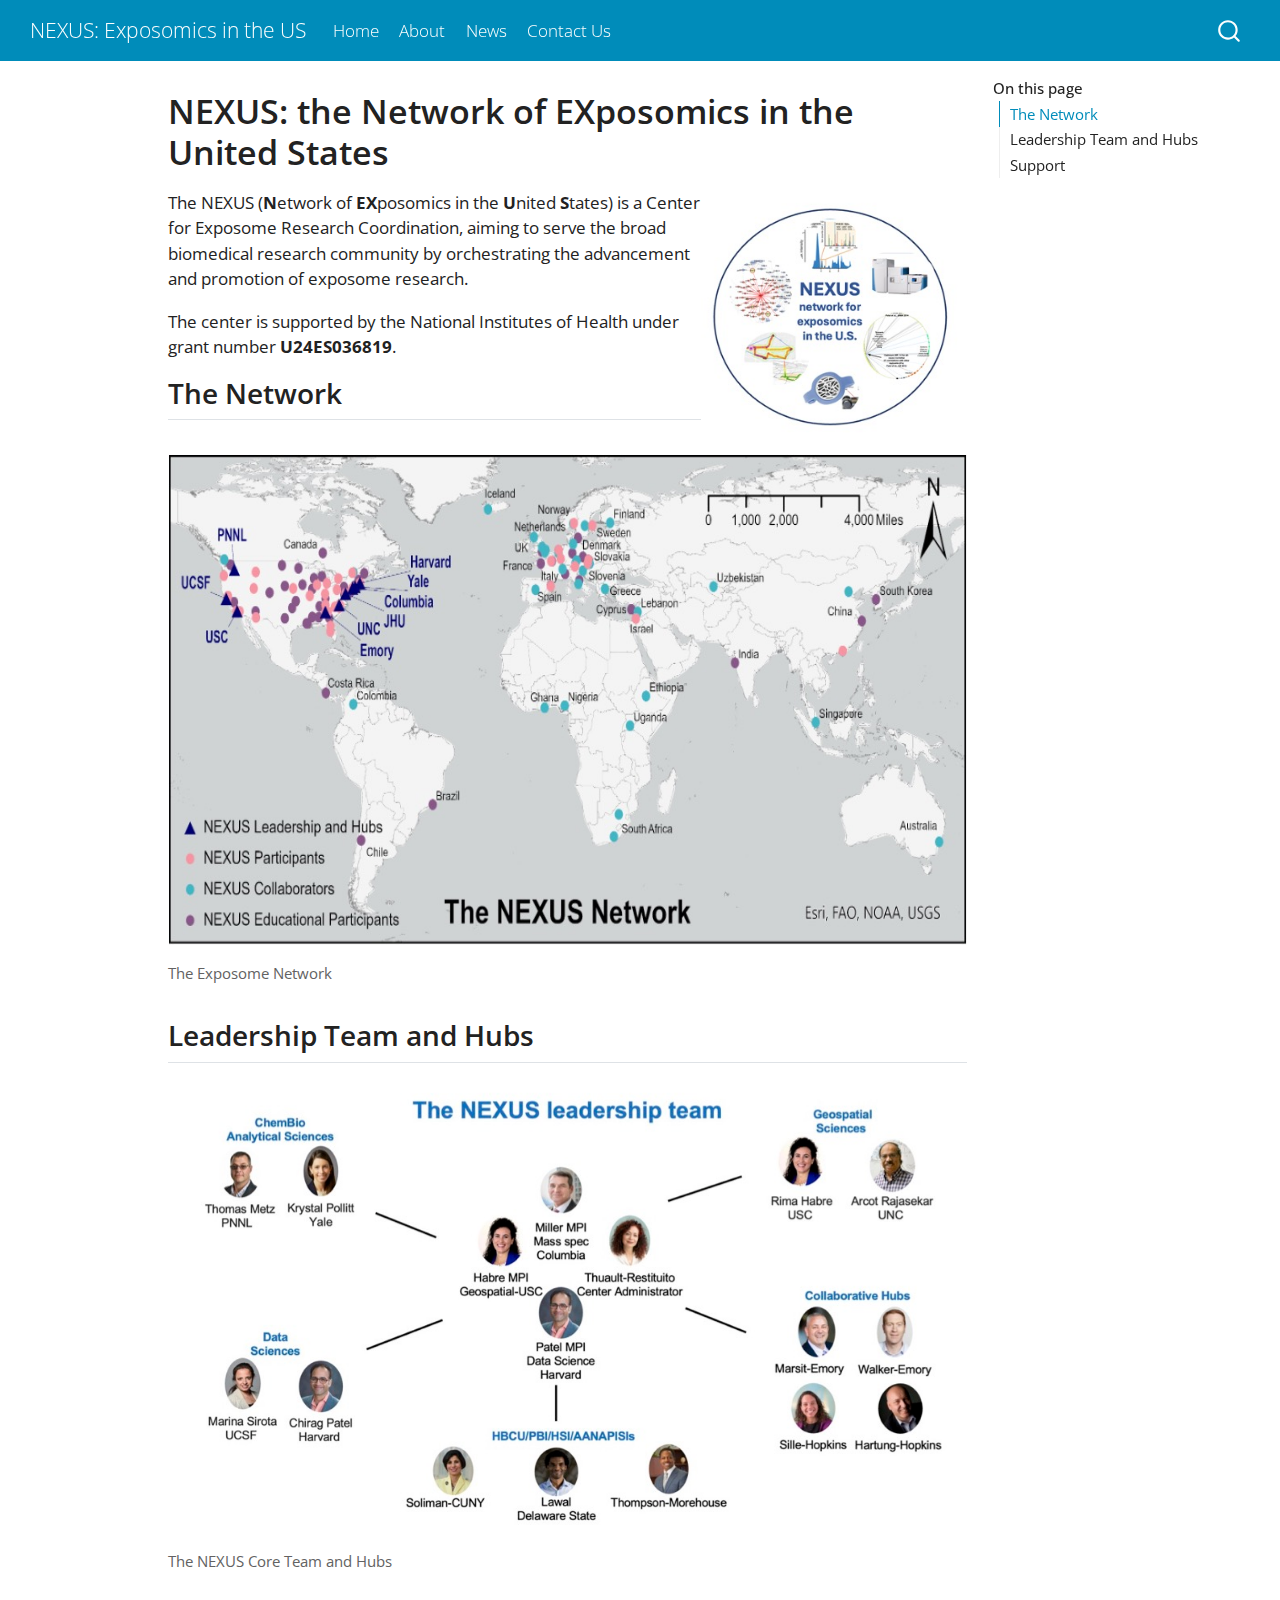
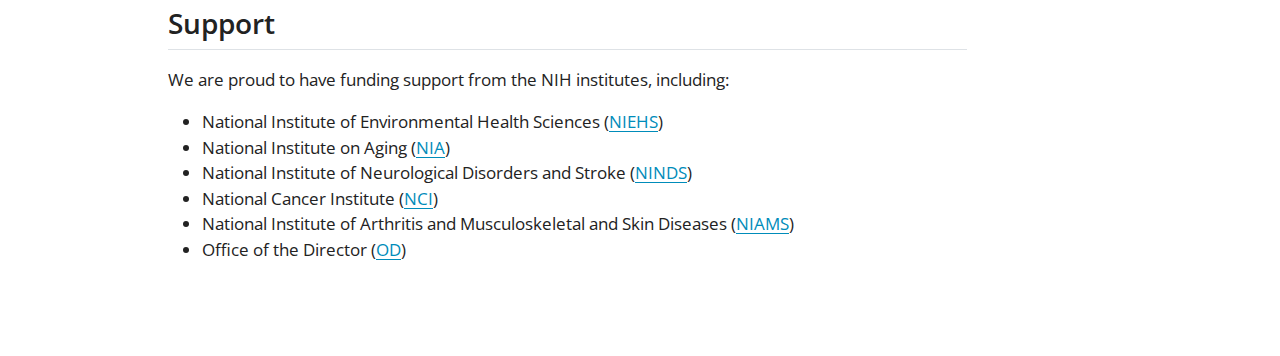
==== index.html @ 840f280f "Built site for gh-pages" ====
<!DOCTYPE html>
<html xmlns="http://www.w3.org/1999/xhtml" lang="en" xml:lang="en"><head>

<meta charset="utf-8">
<meta name="generator" content="quarto-1.4.550">

<meta name="viewport" content="width=device-width, initial-scale=1.0, user-scalable=yes">


<title>NEXUS: Exposomics in the US - NEXUS: the Network of EXposomics in the United States</title>
<style>
code{white-space: pre-wrap;}
span.smallcaps{font-variant: small-caps;}
div.columns{display: flex; gap: min(4vw, 1.5em);}
div.column{flex: auto; overflow-x: auto;}
div.hanging-indent{margin-left: 1.5em; text-indent: -1.5em;}
ul.task-list{list-style: none;}
ul.task-list li input[type="checkbox"] {
  width: 0.8em;
  margin: 0 0.8em 0.2em -1em; /* quarto-specific, see https://github.com/quarto-dev/quarto-cli/issues/4556 */ 
  vertical-align: middle;
}
</style>


<script src="site_libs/quarto-nav/quarto-nav.js"></script>
<script src="site_libs/quarto-nav/headroom.min.js"></script>
<script src="site_libs/clipboard/clipboard.min.js"></script>
<script src="site_libs/quarto-search/autocomplete.umd.js"></script>
<script src="site_libs/quarto-search/fuse.min.js"></script>
<script src="site_libs/quarto-search/quarto-search.js"></script>
<meta name="quarto:offset" content="./">
<script src="site_libs/quarto-html/quarto.js"></script>
<script src="site_libs/quarto-html/popper.min.js"></script>
<script src="site_libs/quarto-html/tippy.umd.min.js"></script>
<script src="site_libs/quarto-html/anchor.min.js"></script>
<link href="site_libs/quarto-html/tippy.css" rel="stylesheet">
<link href="site_libs/quarto-html/quarto-syntax-highlighting.css" rel="stylesheet" id="quarto-text-highlighting-styles">
<script src="site_libs/bootstrap/bootstrap.min.js"></script>
<link href="site_libs/bootstrap/bootstrap-icons.css" rel="stylesheet">
<link href="site_libs/bootstrap/bootstrap.min.css" rel="stylesheet" id="quarto-bootstrap" data-mode="light">
<script id="quarto-search-options" type="application/json">{
  "location": "navbar",
  "copy-button": false,
  "collapse-after": 3,
  "panel-placement": "end",
  "type": "overlay",
  "limit": 50,
  "keyboard-shortcut": [
    "f",
    "/",
    "s"
  ],
  "show-item-context": false,
  "language": {
    "search-no-results-text": "No results",
    "search-matching-documents-text": "matching documents",
    "search-copy-link-title": "Copy link to search",
    "search-hide-matches-text": "Hide additional matches",
    "search-more-match-text": "more match in this document",
    "search-more-matches-text": "more matches in this document",
    "search-clear-button-title": "Clear",
    "search-text-placeholder": "",
    "search-detached-cancel-button-title": "Cancel",
    "search-submit-button-title": "Submit",
    "search-label": "Search"
  }
}</script>
<script async="" src="https://www.googletagmanager.com/gtag/js?id=G-L4BSY2WT02"></script>

<script type="text/javascript">

window.dataLayer = window.dataLayer || [];
function gtag(){dataLayer.push(arguments);}
gtag('js', new Date());
gtag('config', 'G-L4BSY2WT02', { 'anonymize_ip': true});
</script>


<link rel="stylesheet" href="styles.css">
</head>

<body class="nav-fixed">

<div id="quarto-search-results"></div>
  <header id="quarto-header" class="headroom fixed-top">
    <nav class="navbar navbar-expand-lg " data-bs-theme="dark">
      <div class="navbar-container container-fluid">
      <div class="navbar-brand-container mx-auto">
    <a class="navbar-brand" href="./index.html">
    <span class="navbar-title">NEXUS: Exposomics in the US</span>
    </a>
  </div>
            <div id="quarto-search" class="" title="Search"></div>
          <button class="navbar-toggler" type="button" data-bs-toggle="collapse" data-bs-target="#navbarCollapse" aria-controls="navbarCollapse" aria-expanded="false" aria-label="Toggle navigation" onclick="if (window.quartoToggleHeadroom) { window.quartoToggleHeadroom(); }">
  <span class="navbar-toggler-icon"></span>
</button>
          <div class="collapse navbar-collapse" id="navbarCollapse">
            <ul class="navbar-nav navbar-nav-scroll me-auto">
  <li class="nav-item">
    <a class="nav-link active" href="./index.html" aria-current="page"> 
<span class="menu-text">Home</span></a>
  </li>  
  <li class="nav-item">
    <a class="nav-link" href="./about.html"> 
<span class="menu-text">About</span></a>
  </li>  
  <li class="nav-item">
    <a class="nav-link" href="./news.html"> 
<span class="menu-text">News</span></a>
  </li>  
  <li class="nav-item">
    <a class="nav-link" href="./contact.html"> 
<span class="menu-text">Contact Us</span></a>
  </li>  
</ul>
          </div> <!-- /navcollapse -->
          <div class="quarto-navbar-tools">
</div>
      </div> <!-- /container-fluid -->
    </nav>
</header>
<!-- content -->
<div id="quarto-content" class="quarto-container page-columns page-rows-contents page-layout-article page-navbar">
<!-- sidebar -->
<!-- margin-sidebar -->
    <div id="quarto-margin-sidebar" class="sidebar margin-sidebar">
        <nav id="TOC" role="doc-toc" class="toc-active">
    <h2 id="toc-title">On this page</h2>
   
  <ul>
  <li><a href="#the-network" id="toc-the-network" class="nav-link active" data-scroll-target="#the-network">The Network</a></li>
  <li><a href="#leadership-team-and-hubs" id="toc-leadership-team-and-hubs" class="nav-link" data-scroll-target="#leadership-team-and-hubs">Leadership Team and Hubs</a></li>
  <li><a href="#support" id="toc-support" class="nav-link" data-scroll-target="#support">Support</a></li>
  </ul>
</nav>
    </div>
<!-- main -->
<main class="content" id="quarto-document-content">

<header id="title-block-header" class="quarto-title-block default">
<div class="quarto-title">
<h1 class="title">NEXUS: the Network of EXposomics in the United States</h1>
</div>



<div class="quarto-title-meta">

    
  
    
  </div>
  


</header>


<div class="quarto-figure quarto-figure-center">
<figure class="figure">
<p><img src="images/nexusround.jpg" class="img-fluid quarto-figure quarto-figure-center figure-img" style="float: right;" alt="" width="266"></p>
</figure>
</div>
<p>The NEXUS (<strong>N</strong>etwork of <strong>EX</strong>posomics in the <strong>U</strong>nited <strong>S</strong>tates) is a Center for Exposome Research Coordination, aiming to serve the broad biomedical research community by orchestrating the advancement and promotion of exposome research.</p>
<p>The center is supported by the National Institutes of Health under grant number <strong>U24ES036819</strong>.</p>
<section id="the-network" class="level2">
<h2 class="anchored" data-anchor-id="the-network">The Network</h2>
<div class="quarto-figure quarto-figure-center">
<figure class="figure">
<p><img src="images/network.jpg" class="img-fluid quarto-figure quarto-figure-center figure-img" alt="Network"></p>
<figcaption>The Exposome Network</figcaption>
</figure>
</div>
</section>
<section id="leadership-team-and-hubs" class="level2">
<h2 class="anchored" data-anchor-id="leadership-team-and-hubs">Leadership Team and Hubs</h2>
<div class="quarto-figure quarto-figure-center">
<figure class="figure">
<p><img src="images/team.jpg" class="img-fluid quarto-figure quarto-figure-center figure-img" alt="Core team"></p>
<figcaption>The NEXUS Core Team and Hubs</figcaption>
</figure>
</div>
</section>
<section id="support" class="level2">
<h2 class="anchored" data-anchor-id="support">Support</h2>
<p>We are proud to have funding support from the NIH institutes, including:</p>
<ul>
<li>National Institute of Environmental Health Sciences (<a href="https://www.niehs.nih.gov/">NIEHS</a>)</li>
<li>National Institute on Aging (<a href="https://www.nia.nih.gov/">NIA</a>)</li>
<li>National Institute of Neurological Disorders and Stroke (<a href="https://www.ninds.nih.gov/">NINDS</a>)</li>
<li>National Cancer Institute (<a href="https://www.cancer.gov/">NCI</a>)</li>
<li>National Institute of Arthritis and Musculoskeletal and Skin Diseases (<a href="https://www.niams.nih.gov/">NIAMS</a>)</li>
<li>Office of the Director (<a href="https://www.nih.gov/institutes-nih/nih-office-director" title="Office of the Director">OD</a>)</li>
</ul>


</section>

</main> <!-- /main -->
<script id="quarto-html-after-body" type="application/javascript">
window.document.addEventListener("DOMContentLoaded", function (event) {
  const toggleBodyColorMode = (bsSheetEl) => {
    const mode = bsSheetEl.getAttribute("data-mode");
    const bodyEl = window.document.querySelector("body");
    if (mode === "dark") {
      bodyEl.classList.add("quarto-dark");
      bodyEl.classList.remove("quarto-light");
    } else {
      bodyEl.classList.add("quarto-light");
      bodyEl.classList.remove("quarto-dark");
    }
  }
  const toggleBodyColorPrimary = () => {
    const bsSheetEl = window.document.querySelector("link#quarto-bootstrap");
    if (bsSheetEl) {
      toggleBodyColorMode(bsSheetEl);
    }
  }
  toggleBodyColorPrimary();  
  const icon = "";
  const anchorJS = new window.AnchorJS();
  anchorJS.options = {
    placement: 'right',
    icon: icon
  };
  anchorJS.add('.anchored');
  const isCodeAnnotation = (el) => {
    for (const clz of el.classList) {
      if (clz.startsWith('code-annotation-')) {                     
        return true;
      }
    }
    return false;
  }
  const clipboard = new window.ClipboardJS('.code-copy-button', {
    text: function(trigger) {
      const codeEl = trigger.previousElementSibling.cloneNode(true);
      for (const childEl of codeEl.children) {
        if (isCodeAnnotation(childEl)) {
          childEl.remove();
        }
      }
      return codeEl.innerText;
    }
  });
  clipboard.on('success', function(e) {
    // button target
    const button = e.trigger;
    // don't keep focus
    button.blur();
    // flash "checked"
    button.classList.add('code-copy-button-checked');
    var currentTitle = button.getAttribute("title");
    button.setAttribute("title", "Copied!");
    let tooltip;
    if (window.bootstrap) {
      button.setAttribute("data-bs-toggle", "tooltip");
      button.setAttribute("data-bs-placement", "left");
      button.setAttribute("data-bs-title", "Copied!");
      tooltip = new bootstrap.Tooltip(button, 
        { trigger: "manual", 
          customClass: "code-copy-button-tooltip",
          offset: [0, -8]});
      tooltip.show();    
    }
    setTimeout(function() {
      if (tooltip) {
        tooltip.hide();
        button.removeAttribute("data-bs-title");
        button.removeAttribute("data-bs-toggle");
        button.removeAttribute("data-bs-placement");
      }
      button.setAttribute("title", currentTitle);
      button.classList.remove('code-copy-button-checked');
    }, 1000);
    // clear code selection
    e.clearSelection();
  });
  function tippyHover(el, contentFn, onTriggerFn, onUntriggerFn) {
    const config = {
      allowHTML: true,
      maxWidth: 500,
      delay: 100,
      arrow: false,
      appendTo: function(el) {
          return el.parentElement;
      },
      interactive: true,
      interactiveBorder: 10,
      theme: 'quarto',
      placement: 'bottom-start',
    };
    if (contentFn) {
      config.content = contentFn;
    }
    if (onTriggerFn) {
      config.onTrigger = onTriggerFn;
    }
    if (onUntriggerFn) {
      config.onUntrigger = onUntriggerFn;
    }
    window.tippy(el, config); 
  }
  const noterefs = window.document.querySelectorAll('a[role="doc-noteref"]');
  for (var i=0; i<noterefs.length; i++) {
    const ref = noterefs[i];
    tippyHover(ref, function() {
      // use id or data attribute instead here
      let href = ref.getAttribute('data-footnote-href') || ref.getAttribute('href');
      try { href = new URL(href).hash; } catch {}
      const id = href.replace(/^#\/?/, "");
      const note = window.document.getElementById(id);
      return note.innerHTML;
    });
  }
  const xrefs = window.document.querySelectorAll('a.quarto-xref');
  const processXRef = (id, note) => {
    // Strip column container classes
    const stripColumnClz = (el) => {
      el.classList.remove("page-full", "page-columns");
      if (el.children) {
        for (const child of el.children) {
          stripColumnClz(child);
        }
      }
    }
    stripColumnClz(note)
    if (id === null || id.startsWith('sec-')) {
      // Special case sections, only their first couple elements
      const container = document.createElement("div");
      if (note.children && note.children.length > 2) {
        container.appendChild(note.children[0].cloneNode(true));
        for (let i = 1; i < note.children.length; i++) {
          const child = note.children[i];
          if (child.tagName === "P" && child.innerText === "") {
            continue;
          } else {
            container.appendChild(child.cloneNode(true));
            break;
          }
        }
        if (window.Quarto?.typesetMath) {
          window.Quarto.typesetMath(container);
        }
        return container.innerHTML
      } else {
        if (window.Quarto?.typesetMath) {
          window.Quarto.typesetMath(note);
        }
        return note.innerHTML;
      }
    } else {
      // Remove any anchor links if they are present
      const anchorLink = note.querySelector('a.anchorjs-link');
      if (anchorLink) {
        anchorLink.remove();
      }
      if (window.Quarto?.typesetMath) {
        window.Quarto.typesetMath(note);
      }
      // TODO in 1.5, we should make sure this works without a callout special case
      if (note.classList.contains("callout")) {
        return note.outerHTML;
      } else {
        return note.innerHTML;
      }
    }
  }
  for (var i=0; i<xrefs.length; i++) {
    const xref = xrefs[i];
    tippyHover(xref, undefined, function(instance) {
      instance.disable();
      let url = xref.getAttribute('href');
      let hash = undefined; 
      if (url.startsWith('#')) {
        hash = url;
      } else {
        try { hash = new URL(url).hash; } catch {}
      }
      if (hash) {
        const id = hash.replace(/^#\/?/, "");
        const note = window.document.getElementById(id);
        if (note !== null) {
          try {
            const html = processXRef(id, note.cloneNode(true));
            instance.setContent(html);
          } finally {
            instance.enable();
            instance.show();
          }
        } else {
          // See if we can fetch this
          fetch(url.split('#')[0])
          .then(res => res.text())
          .then(html => {
            const parser = new DOMParser();
            const htmlDoc = parser.parseFromString(html, "text/html");
            const note = htmlDoc.getElementById(id);
            if (note !== null) {
              const html = processXRef(id, note);
              instance.setContent(html);
            } 
          }).finally(() => {
            instance.enable();
            instance.show();
          });
        }
      } else {
        // See if we can fetch a full url (with no hash to target)
        // This is a special case and we should probably do some content thinning / targeting
        fetch(url)
        .then(res => res.text())
        .then(html => {
          const parser = new DOMParser();
          const htmlDoc = parser.parseFromString(html, "text/html");
          const note = htmlDoc.querySelector('main.content');
          if (note !== null) {
            // This should only happen for chapter cross references
            // (since there is no id in the URL)
            // remove the first header
            if (note.children.length > 0 && note.children[0].tagName === "HEADER") {
              note.children[0].remove();
            }
            const html = processXRef(null, note);
            instance.setContent(html);
          } 
        }).finally(() => {
          instance.enable();
          instance.show();
        });
      }
    }, function(instance) {
    });
  }
      let selectedAnnoteEl;
      const selectorForAnnotation = ( cell, annotation) => {
        let cellAttr = 'data-code-cell="' + cell + '"';
        let lineAttr = 'data-code-annotation="' +  annotation + '"';
        const selector = 'span[' + cellAttr + '][' + lineAttr + ']';
        return selector;
      }
      const selectCodeLines = (annoteEl) => {
        const doc = window.document;
        const targetCell = annoteEl.getAttribute("data-target-cell");
        const targetAnnotation = annoteEl.getAttribute("data-target-annotation");
        const annoteSpan = window.document.querySelector(selectorForAnnotation(targetCell, targetAnnotation));
        const lines = annoteSpan.getAttribute("data-code-lines").split(",");
        const lineIds = lines.map((line) => {
          return targetCell + "-" + line;
        })
        let top = null;
        let height = null;
        let parent = null;
        if (lineIds.length > 0) {
            //compute the position of the single el (top and bottom and make a div)
            const el = window.document.getElementById(lineIds[0]);
            top = el.offsetTop;
            height = el.offsetHeight;
            parent = el.parentElement.parentElement;
          if (lineIds.length > 1) {
            const lastEl = window.document.getElementById(lineIds[lineIds.length - 1]);
            const bottom = lastEl.offsetTop + lastEl.offsetHeight;
            height = bottom - top;
          }
          if (top !== null && height !== null && parent !== null) {
            // cook up a div (if necessary) and position it 
            let div = window.document.getElementById("code-annotation-line-highlight");
            if (div === null) {
              div = window.document.createElement("div");
              div.setAttribute("id", "code-annotation-line-highlight");
              div.style.position = 'absolute';
              parent.appendChild(div);
            }
            div.style.top = top - 2 + "px";
            div.style.height = height + 4 + "px";
            div.style.left = 0;
            let gutterDiv = window.document.getElementById("code-annotation-line-highlight-gutter");
            if (gutterDiv === null) {
              gutterDiv = window.document.createElement("div");
              gutterDiv.setAttribute("id", "code-annotation-line-highlight-gutter");
              gutterDiv.style.position = 'absolute';
              const codeCell = window.document.getElementById(targetCell);
              const gutter = codeCell.querySelector('.code-annotation-gutter');
              gutter.appendChild(gutterDiv);
            }
            gutterDiv.style.top = top - 2 + "px";
            gutterDiv.style.height = height + 4 + "px";
          }
          selectedAnnoteEl = annoteEl;
        }
      };
      const unselectCodeLines = () => {
        const elementsIds = ["code-annotation-line-highlight", "code-annotation-line-highlight-gutter"];
        elementsIds.forEach((elId) => {
          const div = window.document.getElementById(elId);
          if (div) {
            div.remove();
          }
        });
        selectedAnnoteEl = undefined;
      };
        // Handle positioning of the toggle
    window.addEventListener(
      "resize",
      throttle(() => {
        elRect = undefined;
        if (selectedAnnoteEl) {
          selectCodeLines(selectedAnnoteEl);
        }
      }, 10)
    );
    function throttle(fn, ms) {
    let throttle = false;
    let timer;
      return (...args) => {
        if(!throttle) { // first call gets through
            fn.apply(this, args);
            throttle = true;
        } else { // all the others get throttled
            if(timer) clearTimeout(timer); // cancel #2
            timer = setTimeout(() => {
              fn.apply(this, args);
              timer = throttle = false;
            }, ms);
        }
      };
    }
      // Attach click handler to the DT
      const annoteDls = window.document.querySelectorAll('dt[data-target-cell]');
      for (const annoteDlNode of annoteDls) {
        annoteDlNode.addEventListener('click', (event) => {
          const clickedEl = event.target;
          if (clickedEl !== selectedAnnoteEl) {
            unselectCodeLines();
            const activeEl = window.document.querySelector('dt[data-target-cell].code-annotation-active');
            if (activeEl) {
              activeEl.classList.remove('code-annotation-active');
            }
            selectCodeLines(clickedEl);
            clickedEl.classList.add('code-annotation-active');
          } else {
            // Unselect the line
            unselectCodeLines();
            clickedEl.classList.remove('code-annotation-active');
          }
        });
      }
  const findCites = (el) => {
    const parentEl = el.parentElement;
    if (parentEl) {
      const cites = parentEl.dataset.cites;
      if (cites) {
        return {
          el,
          cites: cites.split(' ')
        };
      } else {
        return findCites(el.parentElement)
      }
    } else {
      return undefined;
    }
  };
  var bibliorefs = window.document.querySelectorAll('a[role="doc-biblioref"]');
  for (var i=0; i<bibliorefs.length; i++) {
    const ref = bibliorefs[i];
    const citeInfo = findCites(ref);
    if (citeInfo) {
      tippyHover(citeInfo.el, function() {
        var popup = window.document.createElement('div');
        citeInfo.cites.forEach(function(cite) {
          var citeDiv = window.document.createElement('div');
          citeDiv.classList.add('hanging-indent');
          citeDiv.classList.add('csl-entry');
          var biblioDiv = window.document.getElementById('ref-' + cite);
          if (biblioDiv) {
            citeDiv.innerHTML = biblioDiv.innerHTML;
          }
          popup.appendChild(citeDiv);
        });
        return popup.innerHTML;
      });
    }
  }
});
</script>
</div> <!-- /content -->




</body></html>
---- site_libs/quarto-html/tippy.css ----
.tippy-box[data-animation=fade][data-state=hidden]{opacity:0}[data-tippy-root]{max-width:calc(100vw - 10px)}.tippy-box{position:relative;background-color:#333;color:#fff;border-radius:4px;font-size:14px;line-height:1.4;white-space:normal;outline:0;transition-property:transform,visibility,opacity}.tippy-box[data-placement^=top]>.tippy-arrow{bottom:0}.tippy-box[data-placement^=top]>.tippy-arrow:before{bottom:-7px;left:0;border-width:8px 8px 0;border-top-color:initial;transform-origin:center top}.tippy-box[data-placement^=bottom]>.tippy-arrow{top:0}.tippy-box[data-placement^=bottom]>.tippy-arrow:before{top:-7px;left:0;border-width:0 8px 8px;border-bottom-color:initial;transform-origin:center bottom}.tippy-box[data-placement^=left]>.tippy-arrow{right:0}.tippy-box[data-placement^=left]>.tippy-arrow:before{border-width:8px 0 8px 8px;border-left-color:initial;right:-7px;transform-origin:center left}.tippy-box[data-placement^=right]>.tippy-arrow{left:0}.tippy-box[data-placement^=right]>.tippy-arrow:before{left:-7px;border-width:8px 8px 8px 0;border-right-color:initial;transform-origin:center right}.tippy-box[data-inertia][data-state=visible]{transition-timing-function:cubic-bezier(.54,1.5,.38,1.11)}.tippy-arrow{width:16px;height:16px;color:#333}.tippy-arrow:before{content:"";position:absolute;border-color:transparent;border-style:solid}.tippy-content{position:relative;padding:5px 9px;z-index:1}
---- site_libs/quarto-html/quarto-syntax-highlighting.css ----
/* quarto syntax highlight colors */
:root {
  --quarto-hl-ot-color: #003B4F;
  --quarto-hl-at-color: #657422;
  --quarto-hl-ss-color: #20794D;
  --quarto-hl-an-color: #5E5E5E;
  --quarto-hl-fu-color: #4758AB;
  --quarto-hl-st-color: #20794D;
  --quarto-hl-cf-color: #003B4F;
  --quarto-hl-op-color: #5E5E5E;
  --quarto-hl-er-color: #AD0000;
  --quarto-hl-bn-color: #AD0000;
  --quarto-hl-al-color: #AD0000;
  --quarto-hl-va-color: #111111;
  --quarto-hl-bu-color: inherit;
  --quarto-hl-ex-color: inherit;
  --quarto-hl-pp-color: #AD0000;
  --quarto-hl-in-color: #5E5E5E;
  --quarto-hl-vs-color: #20794D;
  --quarto-hl-wa-color: #5E5E5E;
  --quarto-hl-do-color: #5E5E5E;
  --quarto-hl-im-color: #00769E;
  --quarto-hl-ch-color: #20794D;
  --quarto-hl-dt-color: #AD0000;
  --quarto-hl-fl-color: #AD0000;
  --quarto-hl-co-color: #5E5E5E;
  --quarto-hl-cv-color: #5E5E5E;
  --quarto-hl-cn-color: #8f5902;
  --quarto-hl-sc-color: #5E5E5E;
  --quarto-hl-dv-color: #AD0000;
  --quarto-hl-kw-color: #003B4F;
}

/* other quarto variables */
:root {
  --quarto-font-monospace: SFMono-Regular, Menlo, Monaco, Consolas, "Liberation Mono", "Courier New", monospace;
}

pre > code.sourceCode > span {
  color: #003B4F;
}

code span {
  color: #003B4F;
}

code.sourceCode > span {
  color: #003B4F;
}

div.sourceCode,
div.sourceCode pre.sourceCode {
  color: #003B4F;
}

code span.ot {
  color: #003B4F;
  font-style: inherit;
}

code span.at {
  color: #657422;
  font-style: inherit;
}

code span.ss {
  color: #20794D;
  font-style: inherit;
}

code span.an {
  color: #5E5E5E;
  font-style: inherit;
}

code span.fu {
  color: #4758AB;
  font-style: inherit;
}

code span.st {
  color: #20794D;
  font-style: inherit;
}

code span.cf {
  color: #003B4F;
  font-style: inherit;
}

code span.op {
  color: #5E5E5E;
  font-style: inherit;
}

code span.er {
  color: #AD0000;
  font-style: inherit;
}

code span.bn {
  color: #AD0000;
  font-style: inherit;
}

code span.al {
  color: #AD0000;
  font-style: inherit;
}

code span.va {
  color: #111111;
  font-style: inherit;
}

code span.bu {
  font-style: inherit;
}

code span.ex {
  font-style: inherit;
}

code span.pp {
  color: #AD0000;
  font-style: inherit;
}

code span.in {
  color: #5E5E5E;
  font-style: inherit;
}

code span.vs {
  color: #20794D;
  font-style: inherit;
}

code span.wa {
  color: #5E5E5E;
  font-style: italic;
}

code span.do {
  color: #5E5E5E;
  font-style: italic;
}

code span.im {
  color: #00769E;
  font-style: inherit;
}

code span.ch {
  color: #20794D;
  font-style: inherit;
}

code span.dt {
  color: #AD0000;
  font-style: inherit;
}

code span.fl {
  color: #AD0000;
  font-style: inherit;
}

code span.co {
  color: #5E5E5E;
  font-style: inherit;
}

code span.cv {
  color: #5E5E5E;
  font-style: italic;
}

code span.cn {
  color: #8f5902;
  font-style: inherit;
}

code span.sc {
  color: #5E5E5E;
  font-style: inherit;
}

code span.dv {
  color: #AD0000;
  font-style: inherit;
}

code span.kw {
  color: #003B4F;
  font-style: inherit;
}

.prevent-inlining {
  content: "</";
}

/*# sourceMappingURL=debc5d5d77c3f9108843748ff7464032.css.map */
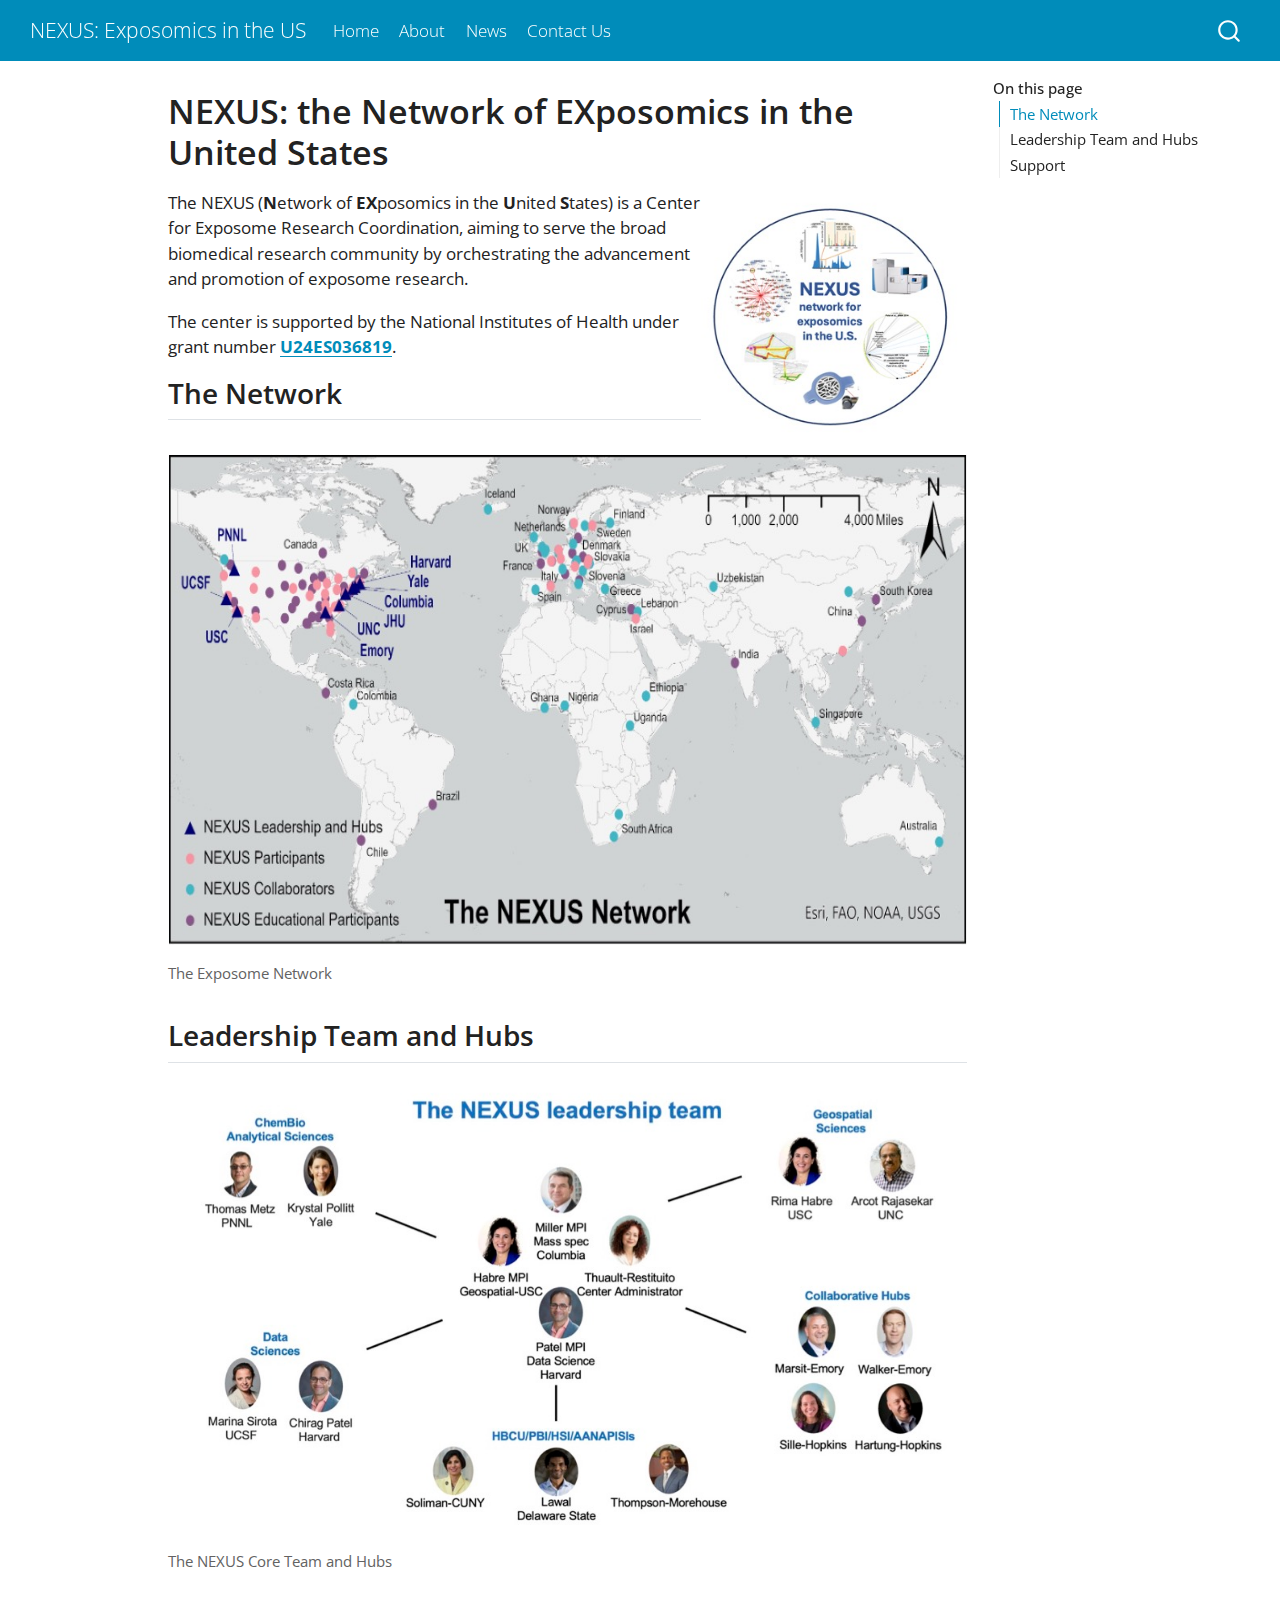
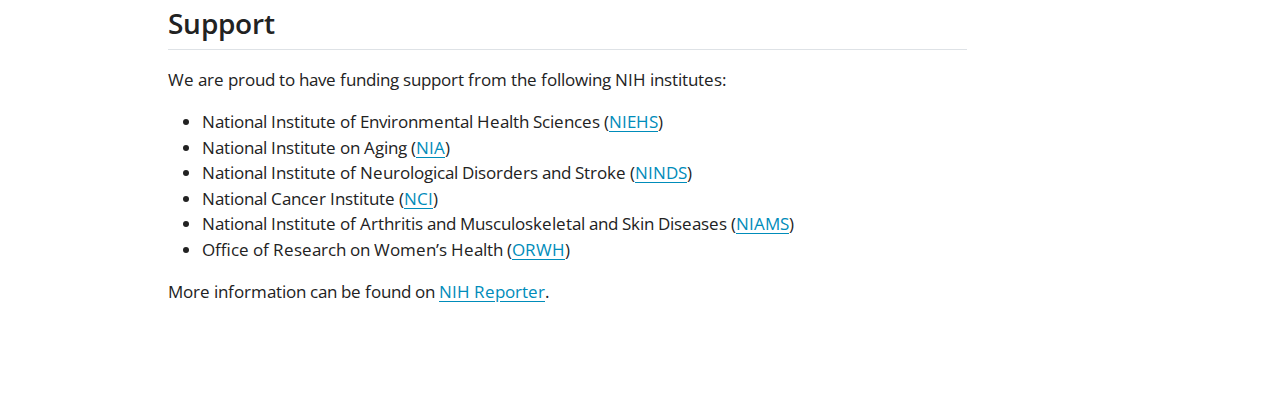
==== commit 983441ab: "Built site for gh-pages" ====
--- a/index.html
+++ b/index.html
@@ -163,7 +163,7 @@
 </figure>
 </div>
 <p>The NEXUS (<strong>N</strong>etwork of <strong>EX</strong>posomics in the <strong>U</strong>nited <strong>S</strong>tates) is a Center for Exposome Research Coordination, aiming to serve the broad biomedical research community by orchestrating the advancement and promotion of exposome research.</p>
-<p>The center is supported by the National Institutes of Health under grant number <strong>U24ES036819</strong>.</p>
+<p>The center is supported by the National Institutes of Health under grant number <a href="https://reporter.nih.gov/project-details/10993456" title="NIH Reporter"><strong>U24ES036819</strong></a>.</p>
 <section id="the-network" class="level2">
 <h2 class="anchored" data-anchor-id="the-network">The Network</h2>
 <div class="quarto-figure quarto-figure-center">
@@ -184,15 +184,16 @@
 </section>
 <section id="support" class="level2">
 <h2 class="anchored" data-anchor-id="support">Support</h2>
-<p>We are proud to have funding support from the NIH institutes, including:</p>
+<p>We are proud to have funding support from the following NIH institutes:</p>
 <ul>
 <li>National Institute of Environmental Health Sciences (<a href="https://www.niehs.nih.gov/">NIEHS</a>)</li>
 <li>National Institute on Aging (<a href="https://www.nia.nih.gov/">NIA</a>)</li>
 <li>National Institute of Neurological Disorders and Stroke (<a href="https://www.ninds.nih.gov/">NINDS</a>)</li>
 <li>National Cancer Institute (<a href="https://www.cancer.gov/">NCI</a>)</li>
 <li>National Institute of Arthritis and Musculoskeletal and Skin Diseases (<a href="https://www.niams.nih.gov/">NIAMS</a>)</li>
-<li>Office of the Director (<a href="https://www.nih.gov/institutes-nih/nih-office-director" title="Office of the Director">OD</a>)</li>
+<li>Office of Research on Women’s Health (<a href="https://urldefense.proofpoint.com/v2/url?u=https-3A__orwh.od.nih.gov_&amp;d=DwMF-g&amp;c=WO-RGvefibhHBZq3fL85hQ&amp;r=Fkr4cKYb4VN6gRK-RJB393QKhtAj5_woms_Lxw8fSok&amp;m=nr4UwQMmatjflZKfqIwg1IOnSMBeFQkoXIuf6uQH0T7dZThtgJ55SrTLrHSDnXrm&amp;s=y26zOR72y405GoMHBy7HJlyj7Z4qxRV_4sPAGXHs6oY&amp;e=">ORWH</a>)</li>
 </ul>
+<p>More information can be found on <a href="https://reporter.nih.gov/project-details/10993456" title="NIH Reporter">NIH Reporter</a>.</p>
 
 
 </section>
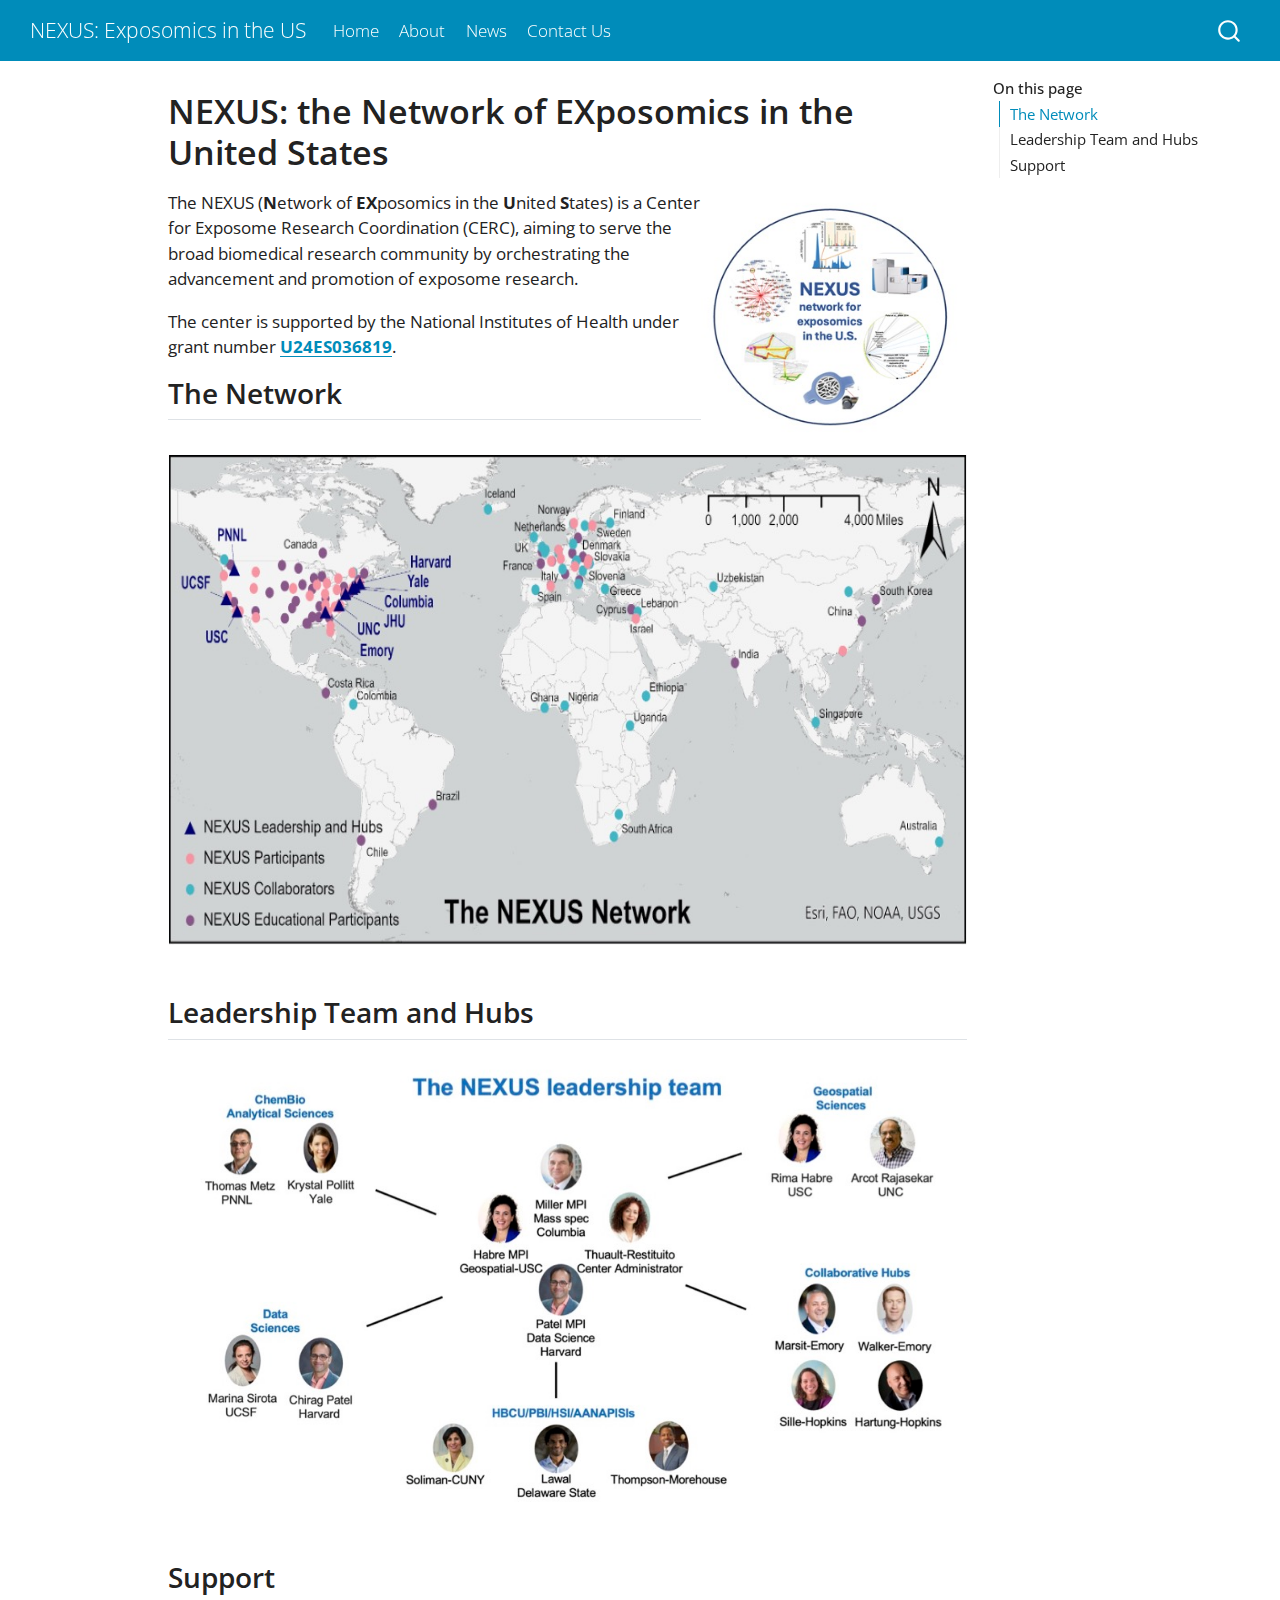
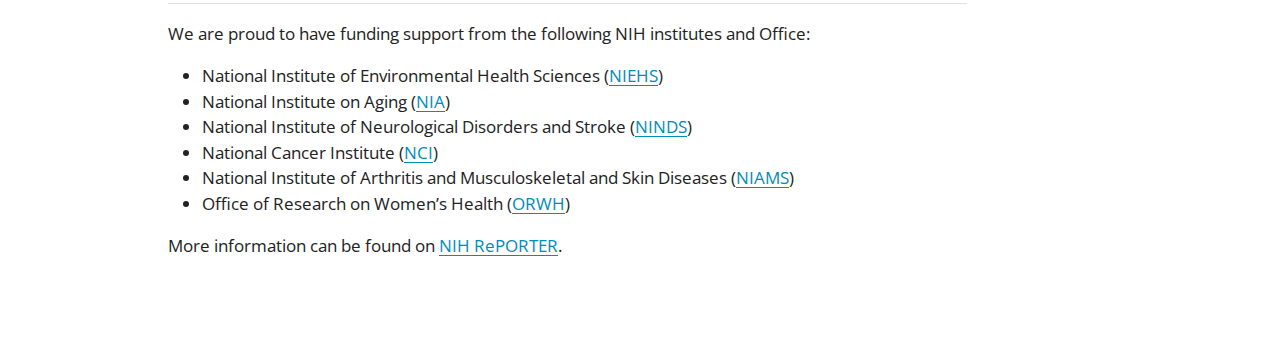
==== commit 970ca2c5: "Built site for gh-pages" ====
--- a/index.html
+++ b/index.html
@@ -162,14 +162,13 @@
 <p><img src="images/nexusround.jpg" class="img-fluid quarto-figure quarto-figure-center figure-img" style="float: right;" alt="" width="266"></p>
 </figure>
 </div>
-<p>The NEXUS (<strong>N</strong>etwork of <strong>EX</strong>posomics in the <strong>U</strong>nited <strong>S</strong>tates) is a Center for Exposome Research Coordination, aiming to serve the broad biomedical research community by orchestrating the advancement and promotion of exposome research.</p>
+<p>The NEXUS (<strong>N</strong>etwork of <strong>EX</strong>posomics in the <strong>U</strong>nited <strong>S</strong>tates) is a Center for Exposome Research Coordination (CERC), aiming to serve the broad biomedical research community by orchestrating the advancement and promotion of exposome research.</p>
 <p>The center is supported by the National Institutes of Health under grant number <a href="https://reporter.nih.gov/project-details/10993456" title="NIH Reporter"><strong>U24ES036819</strong></a>.</p>
 <section id="the-network" class="level2">
 <h2 class="anchored" data-anchor-id="the-network">The Network</h2>
 <div class="quarto-figure quarto-figure-center">
 <figure class="figure">
 <p><img src="images/network.jpg" class="img-fluid quarto-figure quarto-figure-center figure-img" alt="Network"></p>
-<figcaption>The Exposome Network</figcaption>
 </figure>
 </div>
 </section>
@@ -178,13 +177,12 @@
 <div class="quarto-figure quarto-figure-center">
 <figure class="figure">
 <p><img src="images/team.jpg" class="img-fluid quarto-figure quarto-figure-center figure-img" alt="Core team"></p>
-<figcaption>The NEXUS Core Team and Hubs</figcaption>
 </figure>
 </div>
 </section>
 <section id="support" class="level2">
 <h2 class="anchored" data-anchor-id="support">Support</h2>
-<p>We are proud to have funding support from the following NIH institutes:</p>
+<p>We are proud to have funding support from the following NIH institutes and Office:</p>
 <ul>
 <li>National Institute of Environmental Health Sciences (<a href="https://www.niehs.nih.gov/">NIEHS</a>)</li>
 <li>National Institute on Aging (<a href="https://www.nia.nih.gov/">NIA</a>)</li>
@@ -193,7 +191,7 @@
 <li>National Institute of Arthritis and Musculoskeletal and Skin Diseases (<a href="https://www.niams.nih.gov/">NIAMS</a>)</li>
 <li>Office of Research on Women’s Health (<a href="https://urldefense.proofpoint.com/v2/url?u=https-3A__orwh.od.nih.gov_&amp;d=DwMF-g&amp;c=WO-RGvefibhHBZq3fL85hQ&amp;r=Fkr4cKYb4VN6gRK-RJB393QKhtAj5_woms_Lxw8fSok&amp;m=nr4UwQMmatjflZKfqIwg1IOnSMBeFQkoXIuf6uQH0T7dZThtgJ55SrTLrHSDnXrm&amp;s=y26zOR72y405GoMHBy7HJlyj7Z4qxRV_4sPAGXHs6oY&amp;e=">ORWH</a>)</li>
 </ul>
-<p>More information can be found on <a href="https://reporter.nih.gov/project-details/10993456" title="NIH Reporter">NIH Reporter</a>.</p>
+<p>More information can be found on <a href="https://reporter.nih.gov/project-details/10993456">NIH RePORTER</a>.</p>
 
 
 </section>
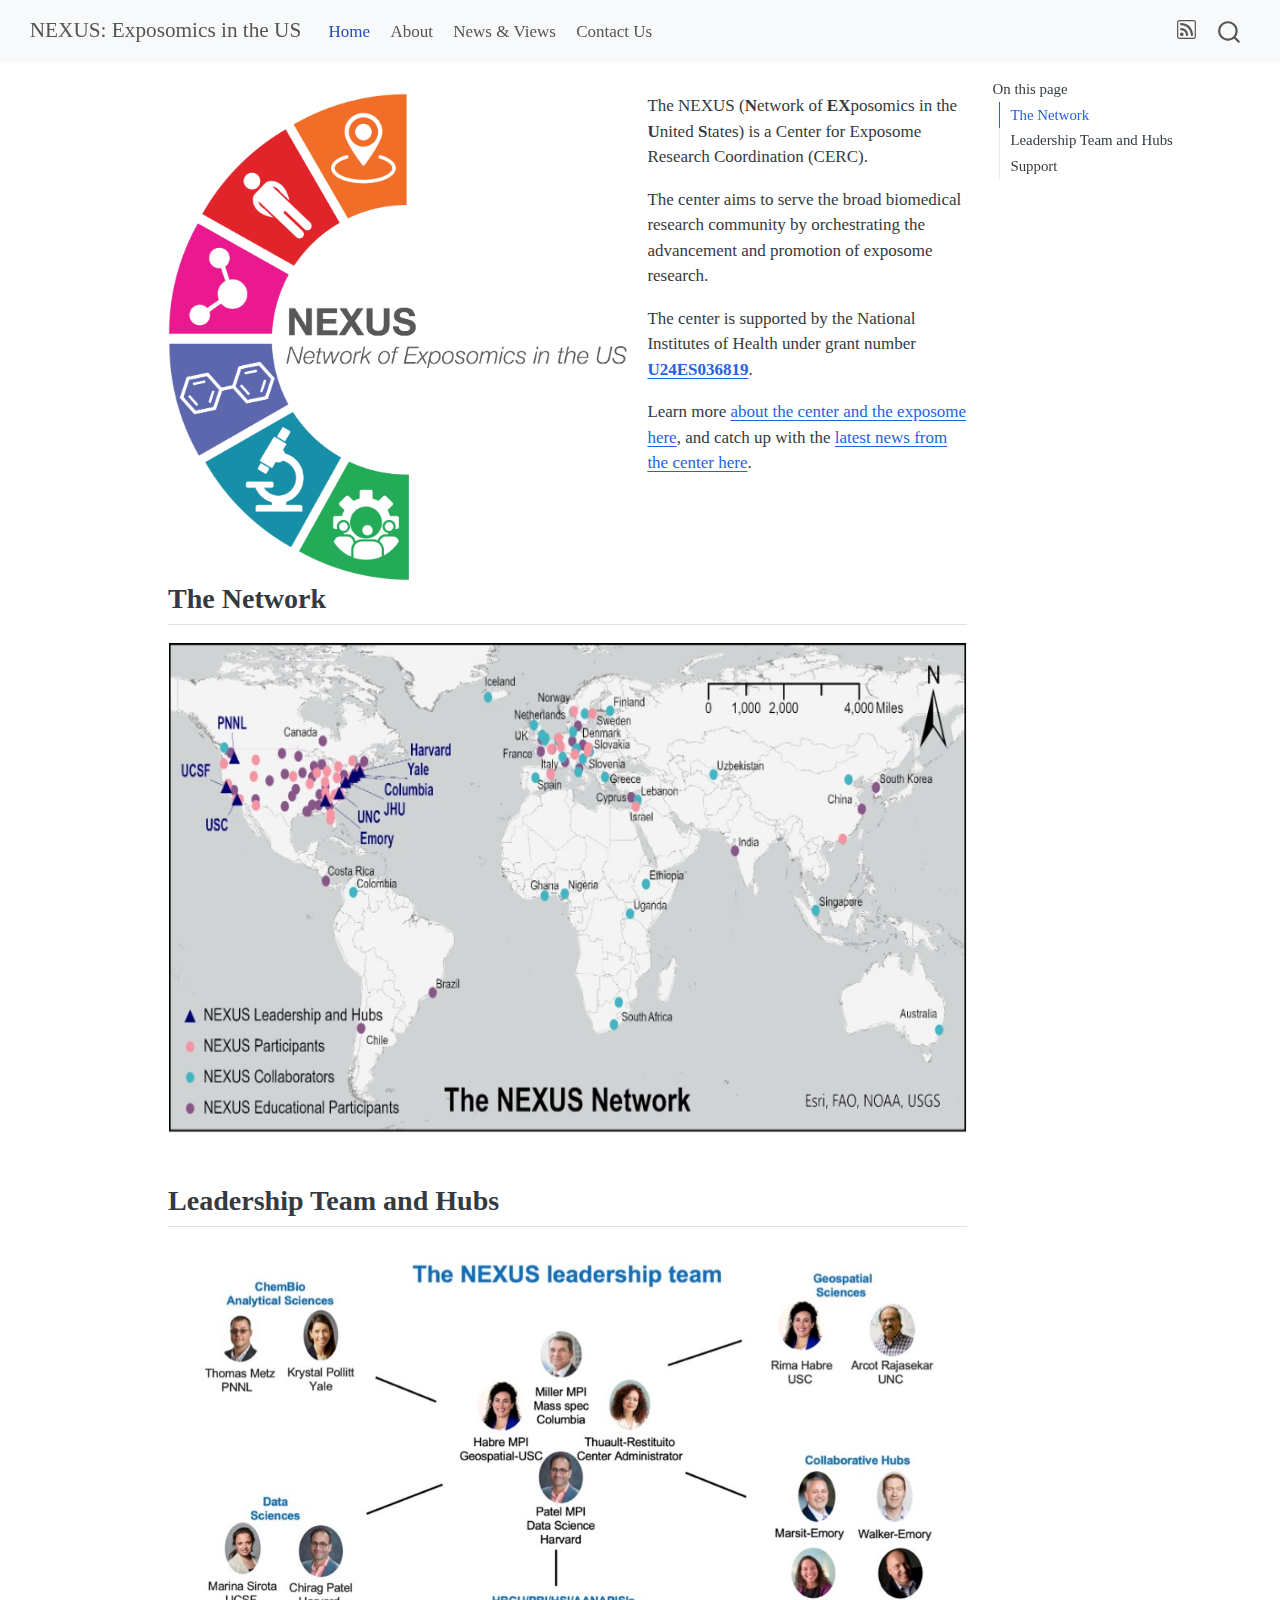
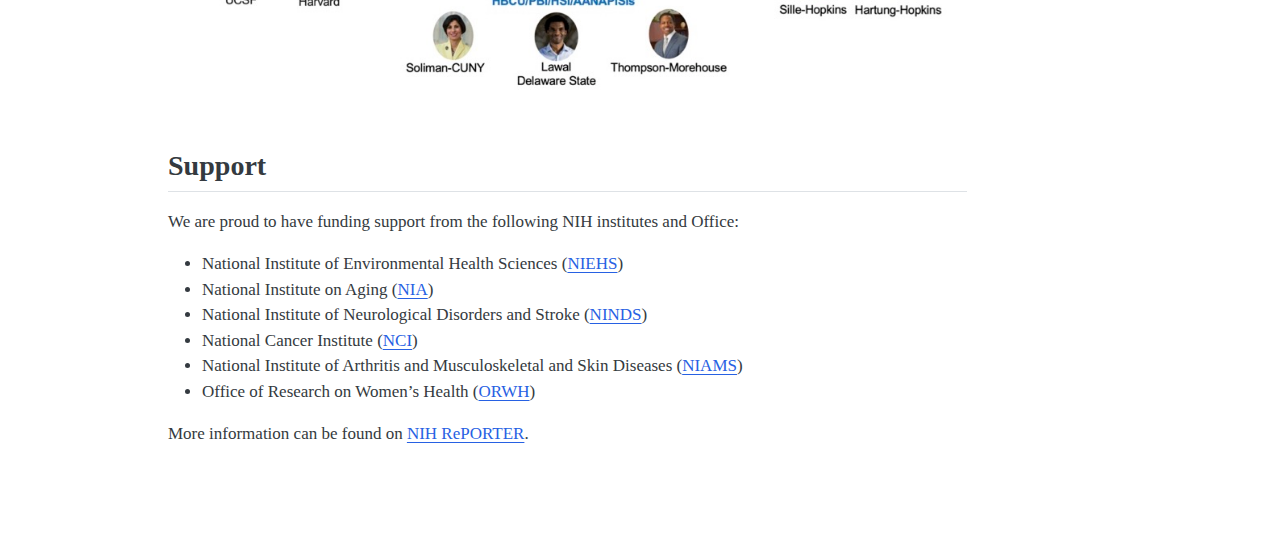
==== commit 0b42d558: "Built site for gh-pages" ====
--- a/index.html
+++ b/index.html
@@ -7,7 +7,7 @@
 <meta name="viewport" content="width=device-width, initial-scale=1.0, user-scalable=yes">
 
 
-<title>NEXUS: Exposomics in the US - NEXUS: the Network of EXposomics in the United States</title>
+<title>NEXUS: Exposomics in the US -</title>
 <style>
 code{white-space: pre-wrap;}
 span.smallcaps{font-variant: small-caps;}
@@ -107,11 +107,18 @@
   </li>  
   <li class="nav-item">
     <a class="nav-link" href="./news.html"> 
-<span class="menu-text">News</span></a>
+<span class="menu-text">News &amp; Views</span></a>
   </li>  
   <li class="nav-item">
     <a class="nav-link" href="./contact.html"> 
 <span class="menu-text">Contact Us</span></a>
+  </li>  
+</ul>
+            <ul class="navbar-nav navbar-nav-scroll ms-auto">
+  <li class="nav-item compact">
+    <a class="nav-link" href="./index.xml"> <i class="bi bi-rss" role="img">
+</i> 
+<span class="menu-text"></span></a>
   </li>  
 </ul>
           </div> <!-- /navcollapse -->
@@ -138,32 +145,19 @@
 <!-- main -->
 <main class="content" id="quarto-document-content">
 
-<header id="title-block-header" class="quarto-title-block default">
-<div class="quarto-title">
-<h1 class="title">NEXUS: the Network of EXposomics in the United States</h1>
+
+
+
+<div class="columns">
+<div class="column" style="width:60%;">
+<p><img src="images/nexuslogo.png" class="img-fluid" style="float: right; padding-right:20px;width:100.0%"></p>
+</div><div class="column" style="width:40%;">
+<p>The NEXUS (<strong>N</strong>etwork of <strong>EX</strong>posomics in the <strong>U</strong>nited <strong>S</strong>tates) is a Center for Exposome Research Coordination (CERC).</p>
+<p>The center aims to serve the broad biomedical research community by orchestrating the advancement and promotion of exposome research.</p>
+<p>The center is supported by the National Institutes of Health under grant number <a href="https://reporter.nih.gov/project-details/10993456" title="NIH Reporter"><strong>U24ES036819</strong></a>.</p>
+<p>Learn more <a href="about.html">about the center and the exposome here</a>, and catch up with the <a href="news.html">latest news from the center here</a>.</p>
 </div>
-
-
-
-<div class="quarto-title-meta">
-
-    
-  
-    
-  </div>
-  
-
-
-</header>
-
-
-<div class="quarto-figure quarto-figure-center">
-<figure class="figure">
-<p><img src="images/nexusround.jpg" class="img-fluid quarto-figure quarto-figure-center figure-img" style="float: right;" alt="" width="266"></p>
-</figure>
 </div>
-<p>The NEXUS (<strong>N</strong>etwork of <strong>EX</strong>posomics in the <strong>U</strong>nited <strong>S</strong>tates) is a Center for Exposome Research Coordination (CERC), aiming to serve the broad biomedical research community by orchestrating the advancement and promotion of exposome research.</p>
-<p>The center is supported by the National Institutes of Health under grant number <a href="https://reporter.nih.gov/project-details/10993456" title="NIH Reporter"><strong>U24ES036819</strong></a>.</p>
 <section id="the-network" class="level2">
 <h2 class="anchored" data-anchor-id="the-network">The Network</h2>
 <div class="quarto-figure quarto-figure-center">
@@ -189,7 +183,7 @@
 <li>National Institute of Neurological Disorders and Stroke (<a href="https://www.ninds.nih.gov/">NINDS</a>)</li>
 <li>National Cancer Institute (<a href="https://www.cancer.gov/">NCI</a>)</li>
 <li>National Institute of Arthritis and Musculoskeletal and Skin Diseases (<a href="https://www.niams.nih.gov/">NIAMS</a>)</li>
-<li>Office of Research on Women’s Health (<a href="https://urldefense.proofpoint.com/v2/url?u=https-3A__orwh.od.nih.gov_&amp;d=DwMF-g&amp;c=WO-RGvefibhHBZq3fL85hQ&amp;r=Fkr4cKYb4VN6gRK-RJB393QKhtAj5_woms_Lxw8fSok&amp;m=nr4UwQMmatjflZKfqIwg1IOnSMBeFQkoXIuf6uQH0T7dZThtgJ55SrTLrHSDnXrm&amp;s=y26zOR72y405GoMHBy7HJlyj7Z4qxRV_4sPAGXHs6oY&amp;e=">ORWH</a>)</li>
+<li>Office of Research on Women’s Health (<a href="https://orwh.od.nih.gov">ORWH</a>)</li>
 </ul>
 <p>More information can be found on <a href="https://reporter.nih.gov/project-details/10993456">NIH RePORTER</a>.</p>
 
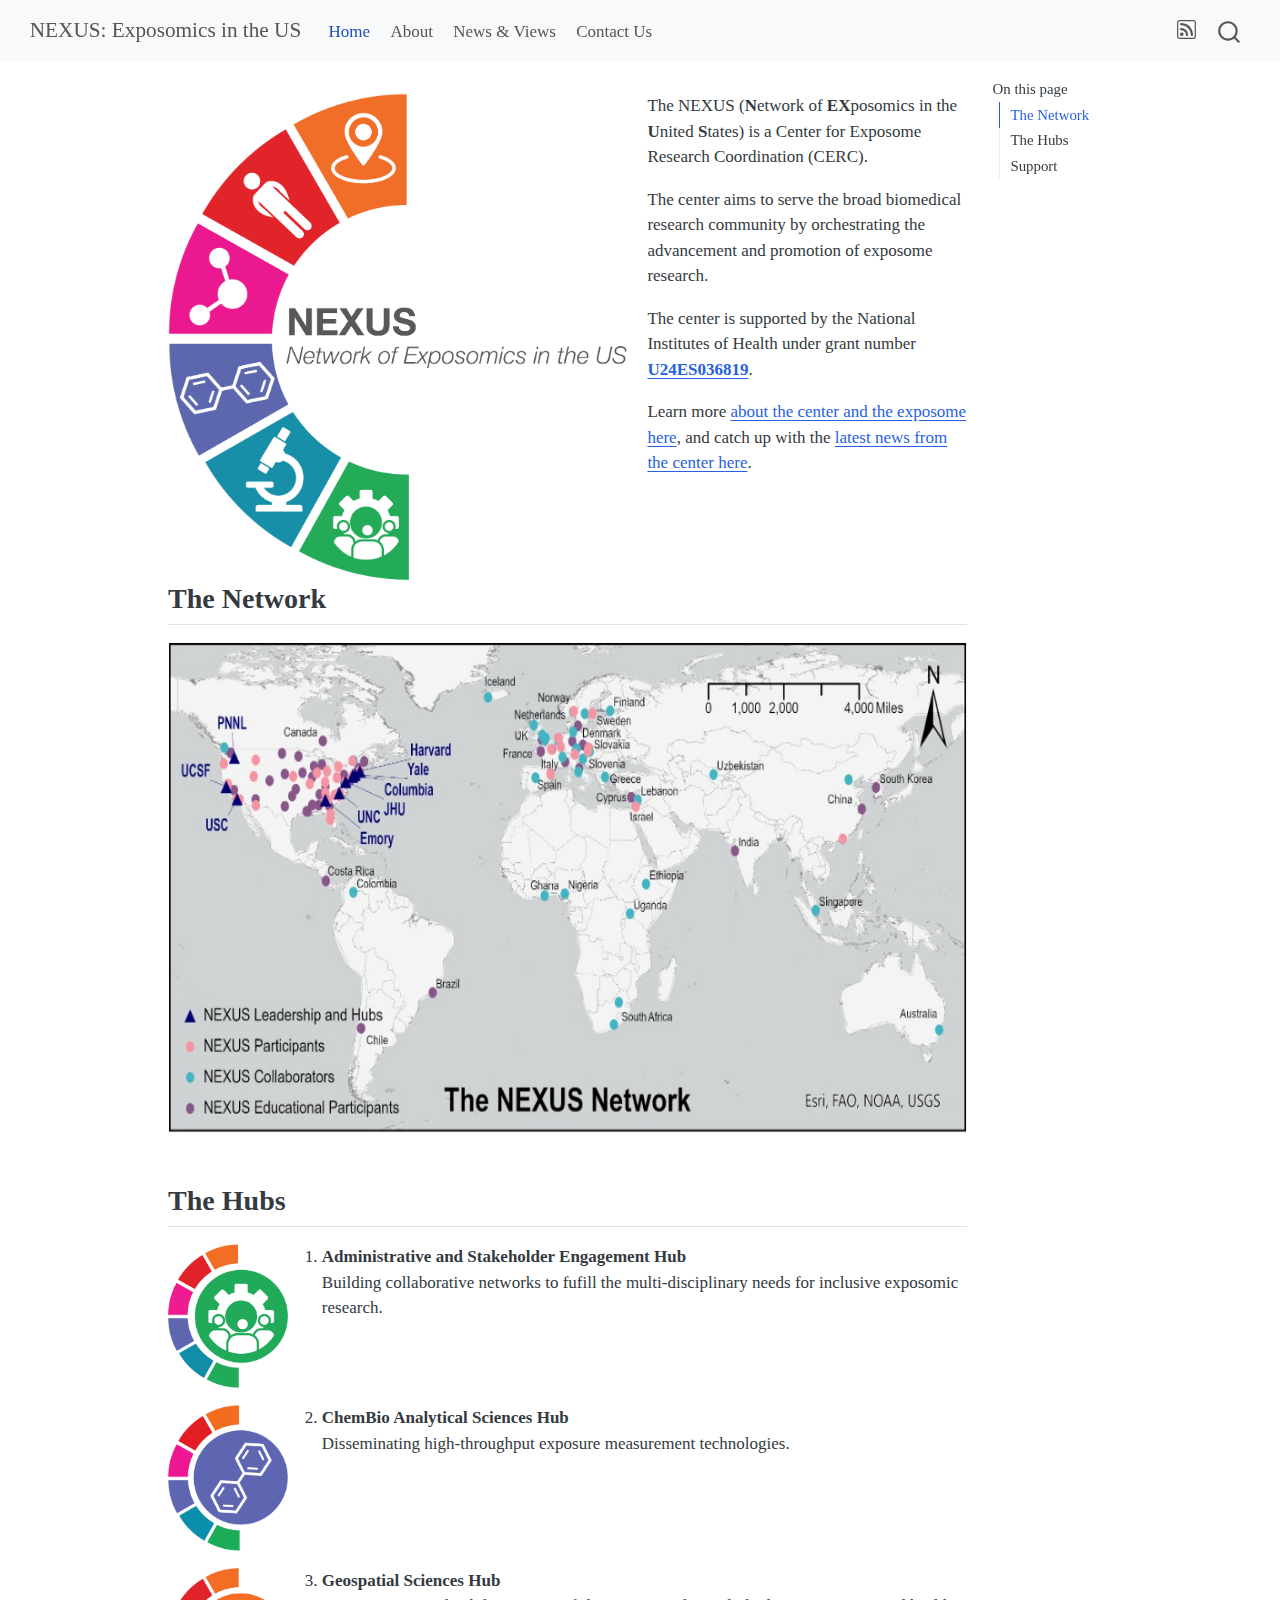
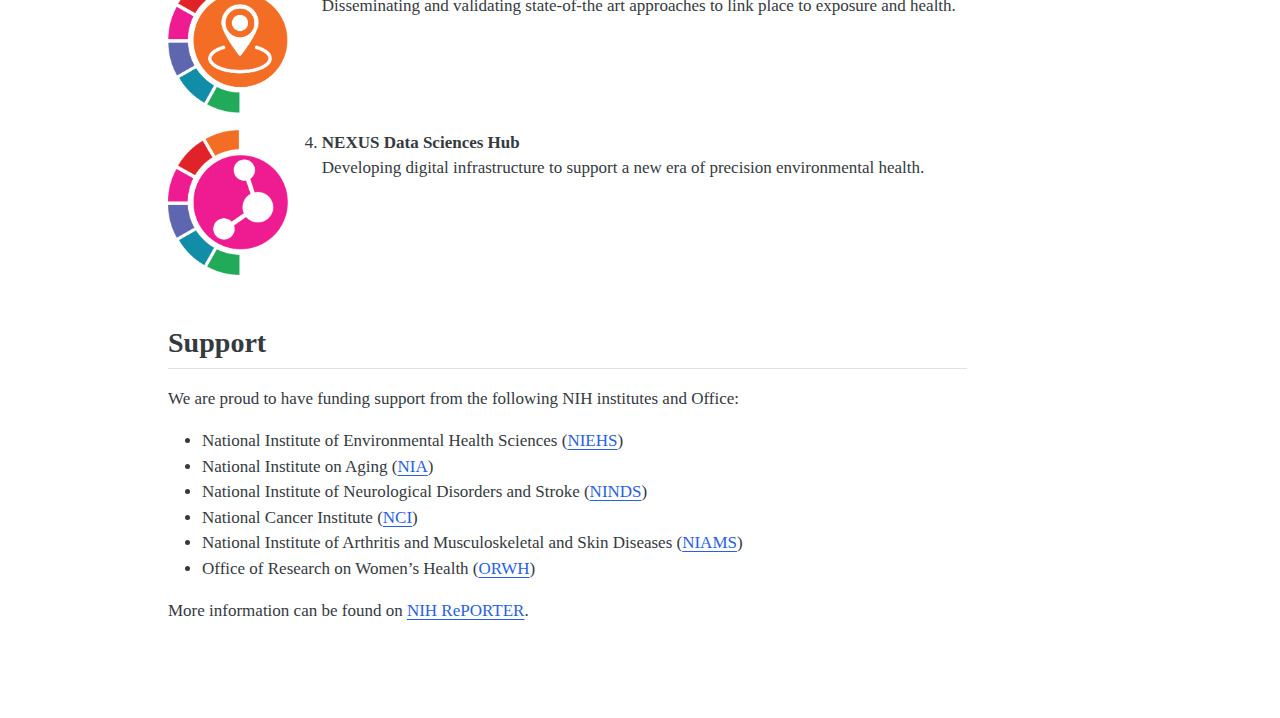
==== commit dfb4e6e7: "Built site for gh-pages" ====
--- a/index.html
+++ b/index.html
@@ -30,6 +30,7 @@
 <script src="site_libs/quarto-search/fuse.min.js"></script>
 <script src="site_libs/quarto-search/quarto-search.js"></script>
 <meta name="quarto:offset" content="./">
+<link href="./images/favtightico.jpg" rel="icon" type="image/jpeg">
 <script src="site_libs/quarto-html/quarto.js"></script>
 <script src="site_libs/quarto-html/popper.min.js"></script>
 <script src="site_libs/quarto-html/tippy.umd.min.js"></script>
@@ -137,7 +138,7 @@
    
   <ul>
   <li><a href="#the-network" id="toc-the-network" class="nav-link active" data-scroll-target="#the-network">The Network</a></li>
-  <li><a href="#leadership-team-and-hubs" id="toc-leadership-team-and-hubs" class="nav-link" data-scroll-target="#leadership-team-and-hubs">Leadership Team and Hubs</a></li>
+  <li><a href="#the-hubs" id="toc-the-hubs" class="nav-link" data-scroll-target="#the-hubs">The Hubs</a></li>
   <li><a href="#support" id="toc-support" class="nav-link" data-scroll-target="#support">Support</a></li>
   </ul>
 </nav>
@@ -166,12 +167,63 @@
 </figure>
 </div>
 </section>
-<section id="leadership-team-and-hubs" class="level2">
-<h2 class="anchored" data-anchor-id="leadership-team-and-hubs">Leadership Team and Hubs</h2>
-<div class="quarto-figure quarto-figure-center">
+<section id="the-hubs" class="level2">
+<h2 class="anchored" data-anchor-id="the-hubs">The Hubs</h2>
+<div class="columns">
+<div class="column" style="width:15%;">
+<div class="quarto-figure quarto-figure-right">
 <figure class="figure">
-<p><img src="images/team.jpg" class="img-fluid quarto-figure quarto-figure-center figure-img" alt="Core team"></p>
+<p><img src="images/Nexusstakeholdertight.png" class="img-fluid quarto-figure quarto-figure-right figure-img" style="float: right;;width:100.0%"></p>
 </figure>
+</div>
+</div><div class="column" style="width:85%;">
+<ol type="1">
+<li><strong>Administrative and Stakeholder Engagement Hub</strong><br>
+Building collaborative networks to fufill the multi-disciplinary needs for inclusive exposomic research.</li>
+</ol>
+</div>
+</div>
+<div class="columns">
+<div class="column" style="width:15%;">
+<div class="quarto-figure quarto-figure-right">
+<figure class="figure">
+<p><img src="images/Nexuschembiotight.png" class="img-fluid quarto-figure quarto-figure-right figure-img" style="float: right;;width:100.0%"></p>
+</figure>
+</div>
+</div><div class="column" style="width:85%;">
+<ol start="2" type="1">
+<li><strong>ChemBio Analytical Sciences Hub</strong><br>
+Disseminating high-throughput exposure measurement technologies.</li>
+</ol>
+</div>
+</div>
+<div class="columns">
+<div class="column" style="width:15%;">
+<div class="quarto-figure quarto-figure-right">
+<figure class="figure">
+<p><img src="images/Nexusgeospatialtight.png" class="img-fluid quarto-figure quarto-figure-right figure-img" style="float: right;;width:100.0%"></p>
+</figure>
+</div>
+</div><div class="column" style="width:85%;">
+<ol start="3" type="1">
+<li><strong>Geospatial Sciences Hub</strong><br>
+Disseminating and validating state-of-the art approaches to link place to exposure and health.</li>
+</ol>
+</div>
+</div>
+<div class="columns">
+<div class="column" style="width:15%;">
+<div class="quarto-figure quarto-figure-right">
+<figure class="figure">
+<p><img src="images/Nexusdatanetworktight.png" class="img-fluid quarto-figure quarto-figure-right figure-img" style="float: right;;width:100.0%"></p>
+</figure>
+</div>
+</div><div class="column" style="width:85%;">
+<ol start="4" type="1">
+<li><strong>NEXUS Data Sciences Hub</strong><br>
+Developing digital infrastructure to support a new era of precision environmental health.</li>
+</ol>
+</div>
 </div>
 </section>
 <section id="support" class="level2">
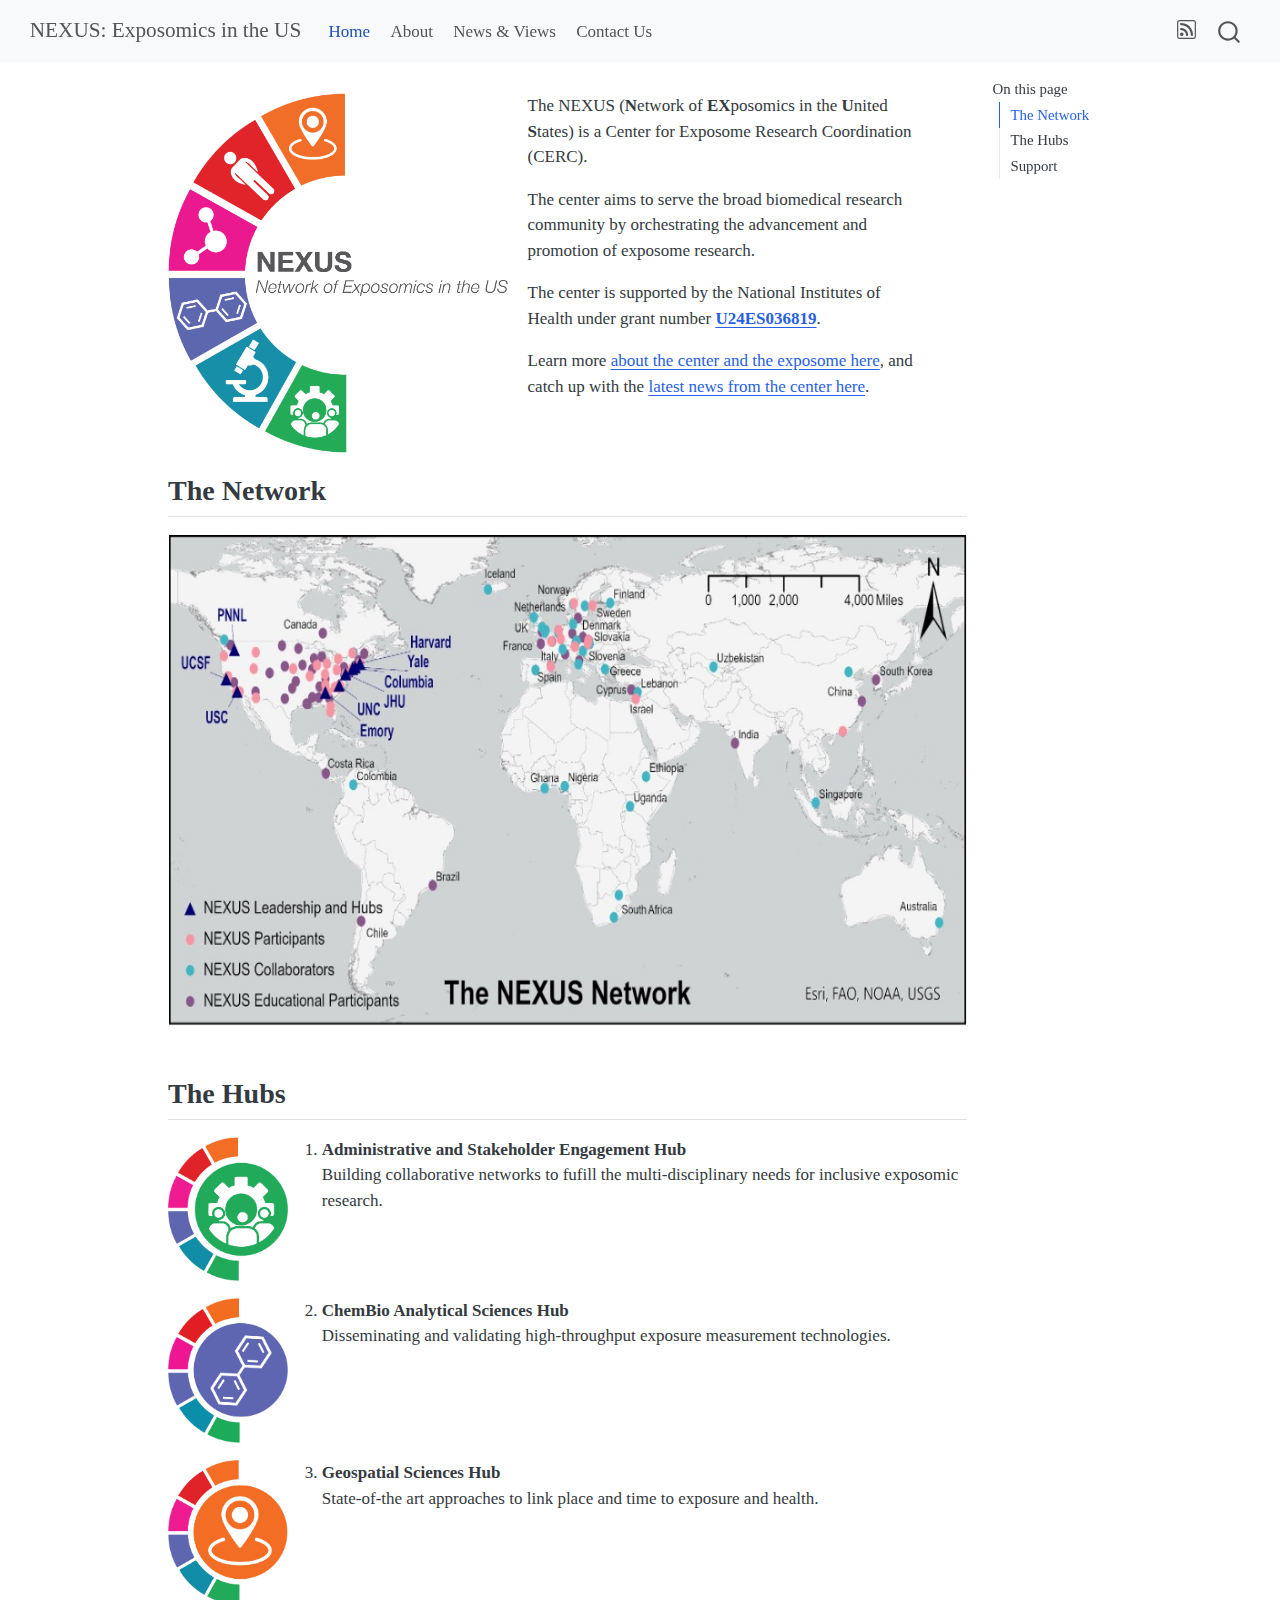
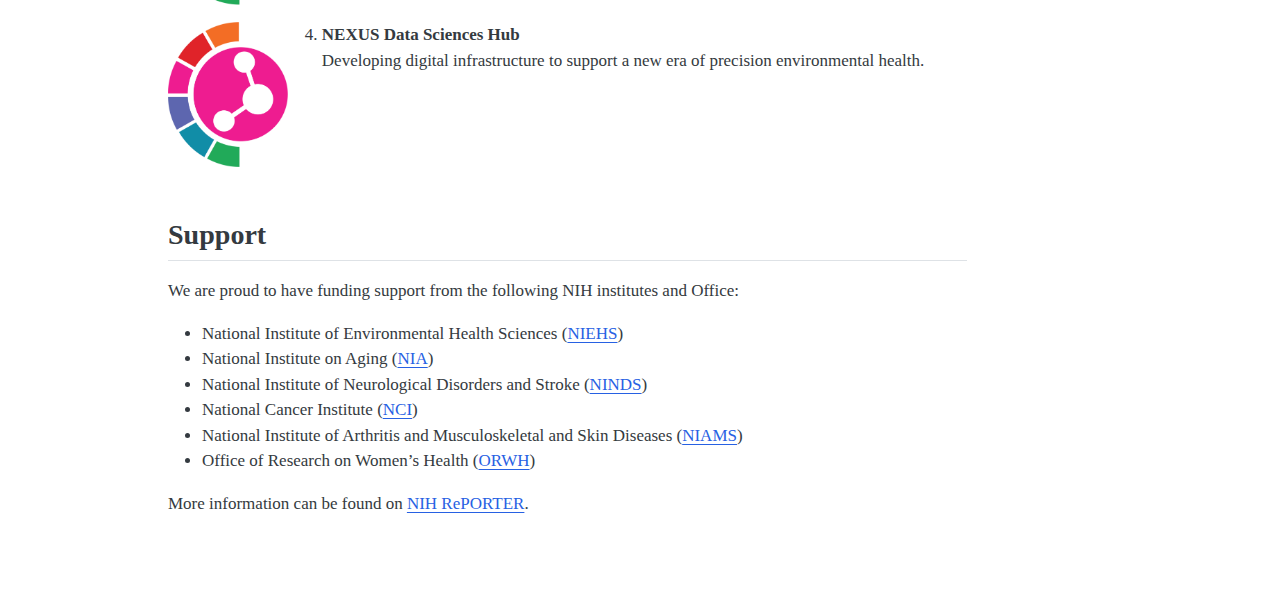
==== commit 31709019: "Built site for gh-pages" ====
--- a/index.html
+++ b/index.html
@@ -150,9 +150,9 @@
 
 
 <div class="columns">
-<div class="column" style="width:60%;">
-<p><img src="images/nexuslogo.png" class="img-fluid" style="float: right; padding-right:20px;width:100.0%"></p>
-</div><div class="column" style="width:40%;">
+<div class="column" style="width:45%;">
+<p><img src="images/nexuslogo.png" class="img-fluid" style="float: right; padding-right:20px; padding-bottom:20px;width:100.0%"></p>
+</div><div class="column" style="width:50%;">
 <p>The NEXUS (<strong>N</strong>etwork of <strong>EX</strong>posomics in the <strong>U</strong>nited <strong>S</strong>tates) is a Center for Exposome Research Coordination (CERC).</p>
 <p>The center aims to serve the broad biomedical research community by orchestrating the advancement and promotion of exposome research.</p>
 <p>The center is supported by the National Institutes of Health under grant number <a href="https://reporter.nih.gov/project-details/10993456" title="NIH Reporter"><strong>U24ES036819</strong></a>.</p>
@@ -193,7 +193,7 @@
 </div><div class="column" style="width:85%;">
 <ol start="2" type="1">
 <li><strong>ChemBio Analytical Sciences Hub</strong><br>
-Disseminating high-throughput exposure measurement technologies.</li>
+Disseminating and validating high-throughput exposure measurement technologies.</li>
 </ol>
 </div>
 </div>
@@ -207,7 +207,7 @@
 </div><div class="column" style="width:85%;">
 <ol start="3" type="1">
 <li><strong>Geospatial Sciences Hub</strong><br>
-Disseminating and validating state-of-the art approaches to link place to exposure and health.</li>
+State-of-the art approaches to link place and time to exposure and health.</li>
 </ol>
 </div>
 </div>
